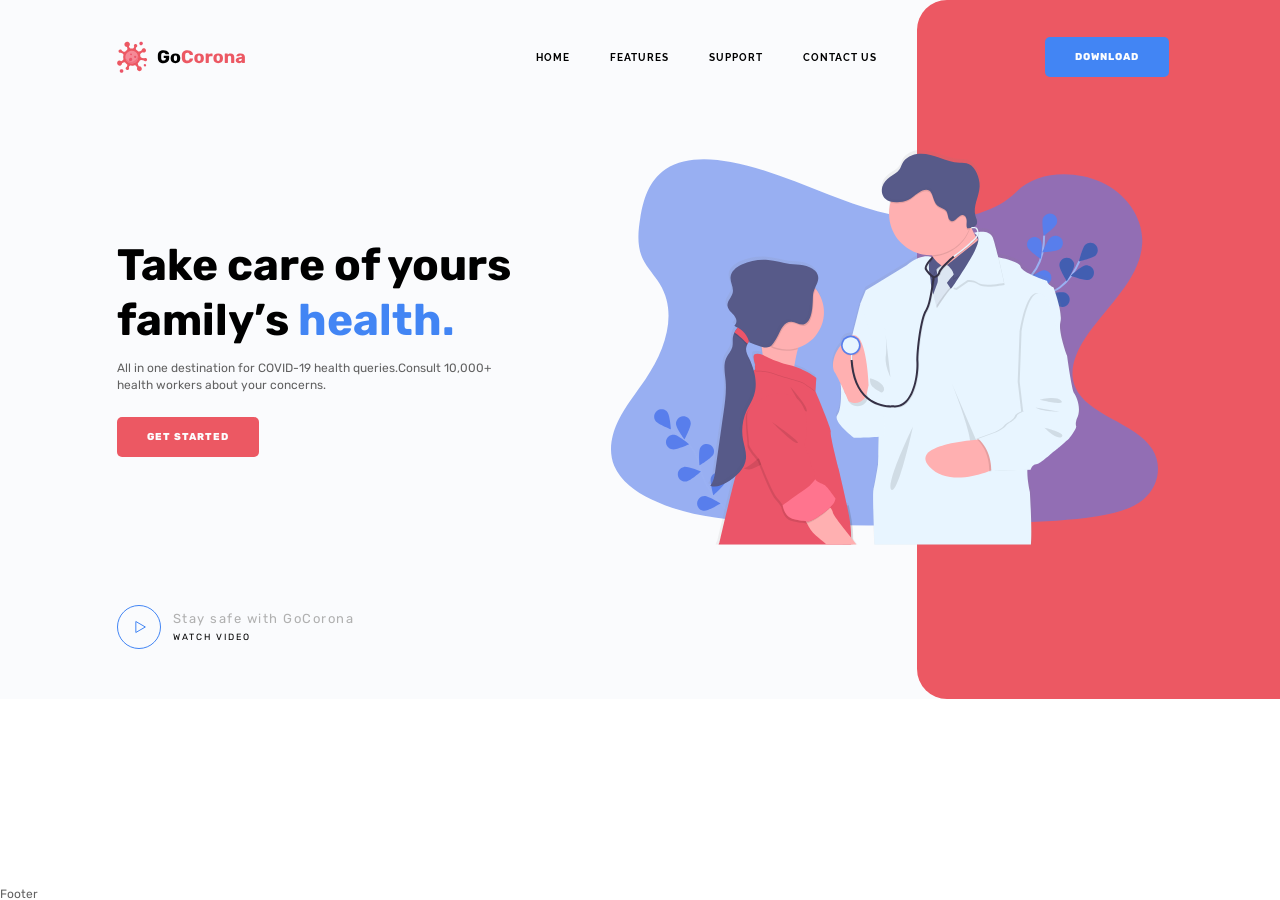
==== Corona.2/index.html @ b60e814d "Add files via upload" ====
<!DOCTYPE html>
<head>
    <meta charset="UTF-8">
    <meta name="viewport" content="width=device-width, initial-scale=1.0">
    <link href="https://fonts.googleapis.com/css?family=Rubik:regular,700&display=swap" rel="stylesheet">
    <link href="https://fonts.googleapis.com/css2?family=Raleway:700,800&display=swap" rel="stylesheet">
    <link rel="stylesheet" href="css/style.css">
    <title>GoCorona</title>
</head>
<body>
    <div class="wrapper">
        <header id="open" class="header">
            <div id="close" class="header__container">
                <a href="" class="header__logo">
                    <img src="img/logo.svg" alt="Логотип">
                </a>
                <div class="header__menu menu">
                    <nav class="menu__body">
                        <ul class="menu__list">
                                <li class="menu__item"><a href="" class="menu__link">HOME</a></li>
                                <li class="menu__item"><a href="" class="menu__link">FEATURES</a></li>
                                <li class="menu__item"><a href="" class="menu__link">SUPPORT</a></li>
                                <li class="menu__item"><a href="" class="menu__link">CONTACT US</a></li>
                        </ul>
                    </nav>
                </div>
                <div class="header__button">
                    <a href="" class="button button__blue">DOWNLOAD</a>
                    <a href="#open" class="icon-menu"><span></span></a>
                    <a href="#close" class="close-icon-menu"></a>
                </div>
            </div>
        </header>

        <main class="main">
            <section class="get-started">
                <div class="get-started__container">
                    <div class="get-started__content">
                        <div class="get-started__block-text block-text">
                            <div class="block-text__title block-text__title_blue span">Take care of yours family’s <span> health.</span></div>
                            <div class="block-text__text">All in one destination for COVID-19 health queries.Consult 10,000+ health workers about your concerns.</div>
                            <a href="" class="block-text__button button">GET STARTED</a>
                        </div>
                    </div>
                    <div class="get-started__image">
                        <img src="img/get-started/image.svg" alt="Картинка врача с ребенком">
                    </div>
                    <div class="get-started__video">
                        <a href="" class="video-get-started">
                            <div class="video-get-started__icon">
                                <img src="img/get-started/play.svg" alt="Кнопка Play">
                            </div>
                            <div class="video-get-started__body">
                                <div class="video-get-started__title">Stay safe with GoCorona</div>
                                <div class="video-get-started__text">Watch Video</div>
                            </div>
                        </a>
                    </div>
                </div>
            </section>
            <section class="stay-safe">
                <div class="stay-safe__container">
                    <div class="stay-safe__media"></div>
                    <div class="stay-safe__content">
                        
                    </div>
                </div>
            </section>
        </main>

        <footer class="footer">
            Footer
        </footer>

    </div>
</body>
</html>

<div class="header__menu menu">
    <nav class="menu__body">
        <ul class="menu__list">
            <li class="menu__item"><a href="" class="menu__link"></a></li>
        </ul>
    </nav>
</div>
---- Corona.2/css/style.css ----
/* Обнуление */

*,
*::before,
*::after {
    margin: 0;
    padding: 0;
    box-sizing: border-box;
}

a {
    text-decoration: none;
}

ul,
ol,
li {
    list-style: none;
}

img {
    vertical-align: top;
}

h1,
h2,
h3,
h4,
h5,
h6 {
    font-weight:  inherit;
    font-style: inherit;
}

html,
body {
    height: 100%;
    line-height: 1;
}

body {
    font-family: Rubik;
    font-size: 12px;
    color: #616161;
}

.wrapper {
    overflow: hidden;
    display: flex;
    flex-direction: column;
    min-height: 100%;
}

/* ---------------------- */


.main {
    flex: 1 1 auto;
}

[class*="__container"] {
    max-width: 1087px;
    margin: 0px auto;
    padding: 0px 15px;
}

/* PC */

@media (max-width: 1087px) {
    [class*="__container"] {
        max-width: 970px;
    }
}

/* TABLET */

@media (max-width: 991.98px) {
    [class*="__container"] {
        max-width: 750px;
    }
}

/* MOBILE */

@media (max-width: 768px) {
    [class*="__container"] {
        max-width: 750px;
    }
}

/* MOBILE SMALL */

@media (max-width: 479.98px) {

}

/* ---------------------- */

.header {
    position: absolute;
    width: 100%;
    top: 0;
    left: 0;
    z-index: 50;
}

.header__container {
    display: flex;
    min-height: 114px;
    align-items: center;
}

.header__logo {
    position: relative;
    z-index: 5;
}

.header__menu {
    flex: 1 1 auto;

}

.header__button {
    position: relative;
    z-index: 5;
    flex: 0 0 252px;
    display: flex;
    justify-content: flex-end;
    align-items: center;
}


/* ---------------------- */


.menu {
    display: flex;
    justify-content: flex-end;
}

.menu__list {
    display: flex;
}

.menu__item {
    margin: 0px 40px 0px 0px;
}

.menu__link {
    font-family: Raleway;
    text-decoration: uppercase;
    font-weight: bold;
    font-size: 10px;
    line-height: 1.2;
    color: #000;
    letter-spacing: 1px;
}

.menu__link:hover {
    text-decoration: underline;
}


@media (max-width: 991.98px) {
    .header__container {
        min-height: 80px;
    }
    .header__button {
        flex: 0 0 170px;
    }

    .menu__item {
        margin: 0px 30px 0px 0px;
    }
}

@media (max-width: 767.98px) {
    .menu__body {
        position: fixed;
        top: 0;
        left: -100%;
        width: 100%;
        height: 100%;
        overflow: auto;
        background-color: #fff;
        padding: 90px 15px 30px 15px;
        transition: left 0.3s ease 0s;
    }

    header:target .menu__body{
        left: 0;
    }

    .header:target .menu__body::before {
        content: "";
        position: fixed;
        top: 0;
        left: 0;
        height: 80px;
        width: 100%;
        background-color: #fff;
    }
    .menu__list {
        flex-direction: column;
        justify-content: center;
        align-items: center;;
    }

    .menu__item {
        margin: 0px 0px 25px 0px;
    } 

    .menu__item:last-child {
        margin-bottom: 0px;
    }

    .menu__link {
        /* color: #fff; */
        font-size: 20px;
    }
}

@media (max-width: 479.98px) {
    .header__logo {
        flex: 0 0 40px;
        overflow: hidden;
    }
}

/* ---------------------- */

.button {
    display: inline-block;
    font-family: Rubik;
    text-transform: uppercase;
    font-weight: 800;
    font-size: 10px;
    line-height: 1.2;
    letter-spacing: 1px;
    color: #fcfdfe;
    padding: 14px 30px;
    border-radius: 5px;
    background-color: #ec5863;
    transition: background-color 0.3s ease 0s;
}

.button:hover {
    background-color: #f37a82;
}

.button__blue {
    background-color: #4285f4;
}

.button__blue:hover {
    background-color: #70a3f7;
}

/* ---------------------- */
.close-icon-menu,
.icon-menu {
    display: none;
}

@media (max-width: 767.98px) {
    .icon-menu {
        display: flex;
        position: relative;
        flex: 0 0 30px;
        height: 18px;
        display: flex;
        flex-direction: column;
        justify-content: space-between;
        margin: 0px 0px 0px 20px;
    }

    .icon-menu::before,
    .icon-menu::after {
        content: "";
        background-color: #000;
        height: 2px;
    }

    .icon-menu span {
        height: 2px;
        background-color: #000;
    }

    .close-icon-menu {
        flex: 0 0 30px;
        height: 30px;
        position: relative;
        margin: 0px 0px 0px 20px;
    }

    .close-icon-menu::before,
    .close-icon-menu::after {
        content: "";
        position: absolute;
        top: 50%;
        left: 0;
        width: 100%;
        background-color: #000;
        height: 2px;
    }

    .close-icon-menu::before {
        transform: rotate(45deg);
    }

    .close-icon-menu::after {
        transform: rotate(-45deg);
    }

    .header:target .icon-menu {
        display: none;
    }
     
    .header:target .close-icon-menu {
        display: flex;
    }
}

/* ---------------------- */

.block-text {
    
}

.block-text__title {
    font-weight: 700;
    font-size: 44px;
    line-height: 126%;
    color: #000;
}

.block-text__title:not(:last-child){
    margin: 0px 0px 12px 0px;
}

.block-text__title span {
    color: #ec5863;
}
.block-text__title_blue span  {
    color: #4285f4;
}

.block-text__text {
    line-height: 138.5%;
}

.block-text__text:not(:last-child){
    margin: 0px 0px 24px 0px;
}

.block-text__button {
}

@media (max-width: 767.98px) {
    .block-text__title {
        font-size: 34px;
    }
}


/* ---------------------- */


.get-started {
    background-color: #fafbfd;
}

.get-started__container {
    padding: 150px 15px 50px 0px;
    display: flex;
    align-items: center;
    flex-wrap: wrap;
    position: relative;
}

.get-started__container::before{
    content: "";
    position: absolute;
    width: 100vw;
    height: 100%;
    right: 267px;
    top: 0;
    margin: 0px 0px 0px -252px;
    transform: translate(100%, 0px);
    border-radius: 30px 0px 0px 30px;
    background-color: #ec5863;
}

.get-started__content {
    flex: 0 1 48%;
    padding: 0px 20px;
}

.get-started__block-text {
    max-width: 410px;
}


.get-started__video {
    flex: 1 1 100%;
    padding: 60px 0px 0px 20px;
}

.get-started__image {
    flex: 0 1 52%;
    position: relative;
    z-index: 2;
}

.get-started__image img {
    max-width: 100%;
}

.video-get-started {
    display: inline-flex;
    align-items: center;
}

.video-get-started__icon {
    flex: 0 0 44px;
}

.video-get-started__body {
    padding: 0px 0px 0px 12px;
}

.video-get-started__title {
    color: #b0b0b0;
    font-size: 13px;
    line-height: 126%;
    letter-spacing: 1.5px;
}

.video-get-started__title:not(:last-child) {
    margin: 0px 0px 5px 0px;
}

.video-get-started__text {
    text-transform: uppercase;
    font-size: 9px;
    color: #000;
    line-height: 126%;
    letter-spacing: 2px;

}

@media (max-width: 991.98px) {
    .get-started__container::before {
        right: 185px;
        border-radius: 20px 0px 0px 20px;
    }
}

@media (max-width: 767.98px) {
    .get-started__container {
        padding: 100px 15px 30px 15px;
    }
    .get-started__container::before {
        display: none;
    }

    .get-started__block-text {
        max-width: none;
    }

    .get-started__content {
        flex: 1 1 100%;
        padding: 0;
    }

    .get-started__image {
        flex: 1 1 100%;
        text-align: center;
        padding: 30px 0;
    }

    .get-started__video {
        padding: 0;
    }
}
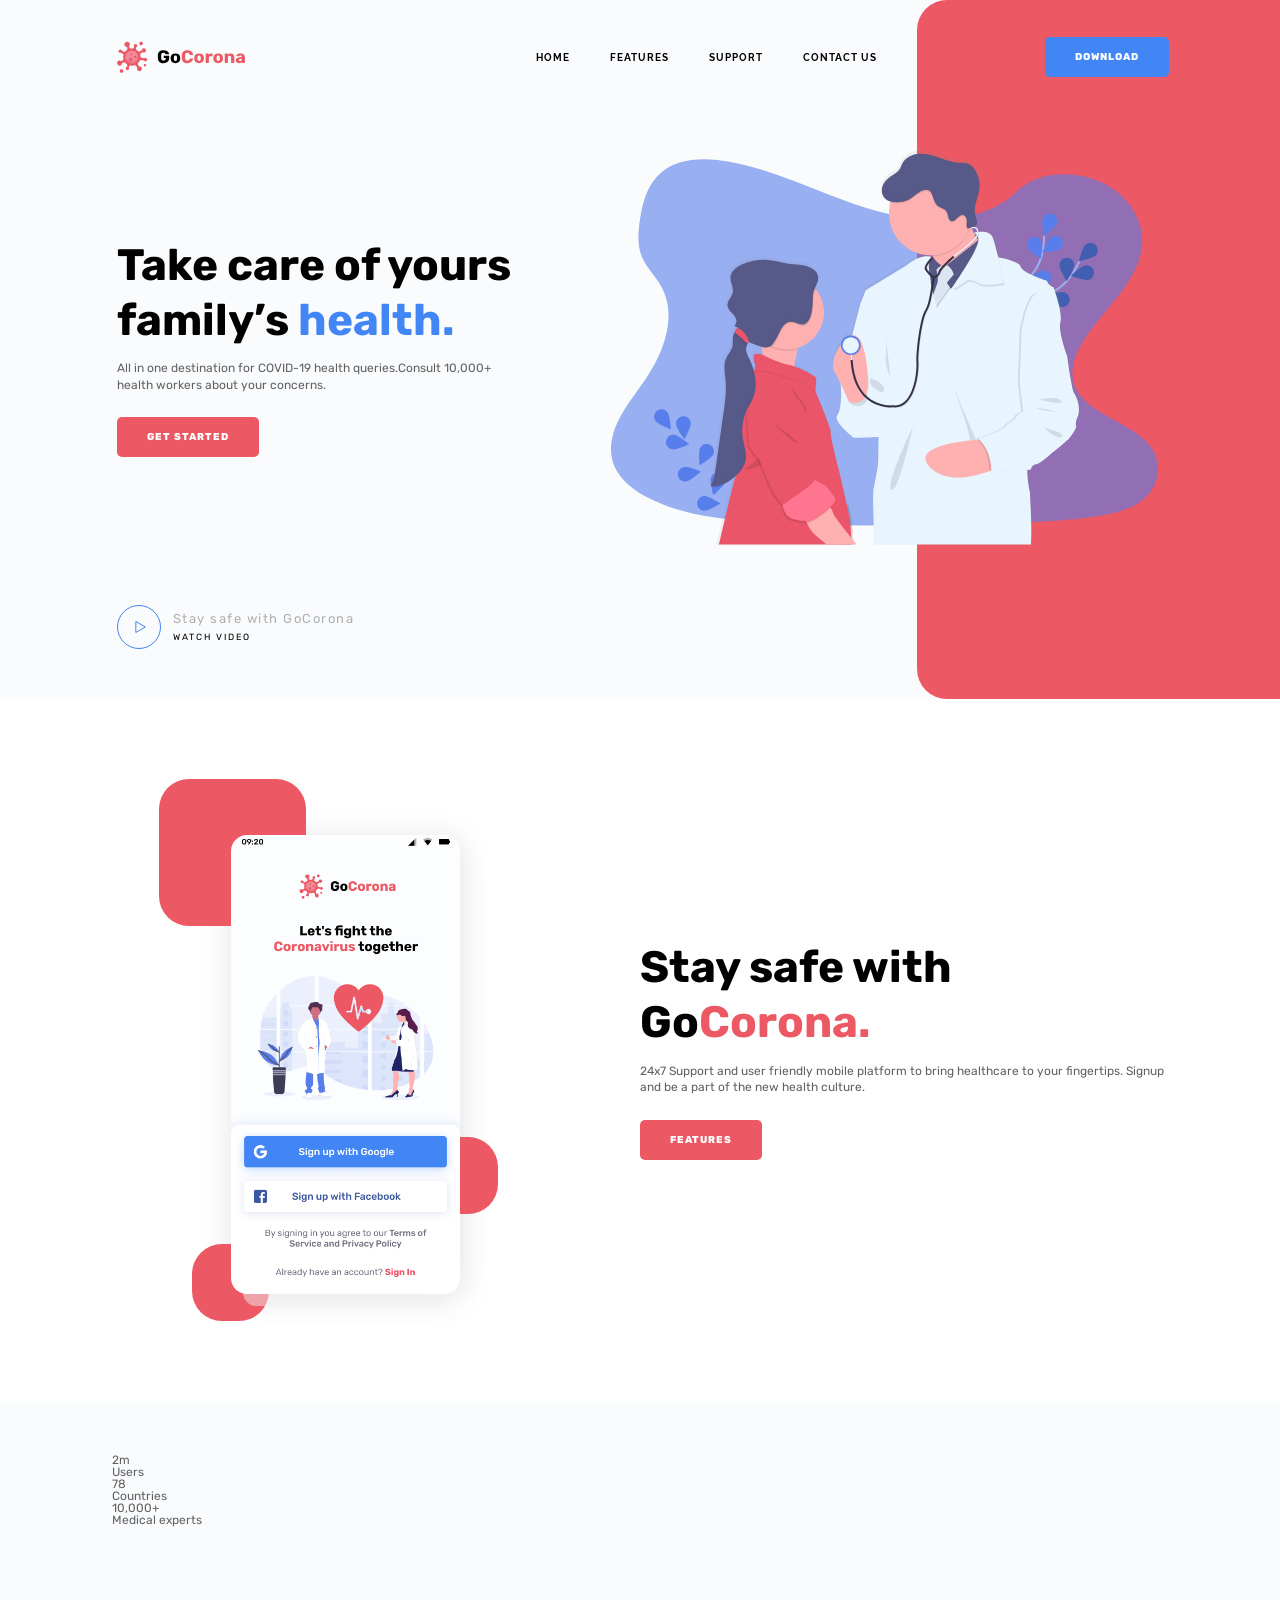
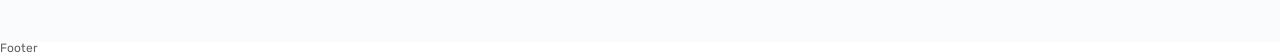
==== commit f2854bfa: "Add files via upload" ====
--- a/Corona.2/index.html
+++ b/Corona.2/index.html
@@ -60,9 +60,46 @@
             </section>
             <section class="stay-safe">
                 <div class="stay-safe__container">
-                    <div class="stay-safe__media"></div>
+                    <div class="stay-safe__media">
+                        <div class="media-stay-safe">
+                            <div class="media-stay-safe__image">
+                                <img src="img/stay-safe/app.svg" alt="Приложение">
+                            </div>
+                            <div class="media-stay-safe__item media-stay-safe__item_1"></div>
+                            <div class="media-stay-safe__item media-stay-safe__item_2"></div>
+                            <div class="media-stay-safe__item media-stay-safe__item_3"></div>
+                        </div>
+                    </div>
                     <div class="stay-safe__content">
+                        <div class="stay-safe__block-text block-text">
+                            <div class="block-text__title block-text__title">Stay safe with Go<span>Corona.</span></div>
+                            <div class="block-text__text">24x7 Support and user friendly mobile platform to bring healthcare to your fingertips. Signup and be a part of the new health culture.</div>
+                            <a href="" class="block-text__button button">Features</a>
+                        </div>
                         
+                    </div>
+                </div>
+            </section>
+            <section class="experts">
+                <div class="experts__container">
+                    <div class="experts__statistics statistics-experts">
+                        <div class="statistics-experts__body body-statistics-experts">
+                            <div class="body-statistics-experts__item">
+                                <div class="body-statistics-experts__value">2m</div>
+                                <div class="body-statistics-experts__text">Users</div>
+                            </div>
+                            <div class="body-statistics-experts__item">
+                                <div class="body-statistics-experts__value">78</div>
+                                <div class="body-statistics-experts__text">Countries</div>
+                            </div>
+                            <div class="body-statistics-experts__item">
+                                <div class="body-statistics-experts__value">10,000+</div>
+                                <div class="body-statistics-experts__text">Medical experts</div>
+                            </div>
+                        </div>
+                        <div class="statistics-experts__decor statistics-experts__decor_1"></div>
+                        <div class="statistics-experts__decor statistics-experts__decor_2"></div>
+                        <div class="statistics-experts__decor statistics-experts__decor_3"></div>
                     </div>
                 </div>
             </section>
--- a/Corona.2/css/style.css
+++ b/Corona.2/css/style.css
@@ -101,7 +101,7 @@
     width: 100%;
     top: 0;
     left: 0;
-    z-index: 50;
+    z-index: 5;
 }
 
 .header__container {
@@ -378,7 +378,7 @@
     position: relative;
 }
 
-.get-started__container::before{
+.get-started__container::before {
     content: "";
     position: absolute;
     width: 100vw;
@@ -482,4 +482,183 @@
     .get-started__video {
         padding: 0;
     }
+}
+
+
+
+/* ---------------------- */
+
+
+.stay-safe {
+    padding: 80px 0px;
+}
+
+.stay-safe__container {
+    display: flex;
+    align-items: center;
+}
+
+.stay-safe__media {
+    flex: 0 1 50%;
+    padding: 0px 0px 0px 47px;
+}
+
+.media-stay-safe {
+    width: 373px;
+    padding: 56px 0px 27px 0px;
+    text-align: center;
+    position: relative;
+}
+
+.media-stay-safe__image {
+    display: inline-block;
+    box-shadow: 2px 4px 32px rgba(0, 0, 0, 0.12);
+    border-radius: 16px;
+    position: relative;
+    width: auto;
+}
+
+.media-stay-safe__image img {
+    position: relative;
+    z-index: 5;
+    max-width: 100%;
+}
+
+.media-stay-safe__image::after {
+    content: "";
+    position: absolute;
+    bottom: -12px;
+    left: 12px;
+    width: 206px;
+    height: 27px;
+    z-index: 2;
+    background: rgba(240, 240, 240, 0.49);
+    border-radius: 16px;
+}
+
+
+.stay-safe__content {
+    flex: 0 1 50%;
+}
+
+.stay-safe__block-text {
+}
+
+.media-stay-safe__item {
+    position: absolute;
+    background-color: #ec5863;
+    border-radius: 30px;
+    width: 77px;
+    height: 77px;
+}
+
+.media-stay-safe__item_1 {
+    top: 0;
+    left: 0;
+    width: 147px;
+    height: 147px;
+}
+
+.media-stay-safe__item_2 {
+    bottom: 0;
+    left: 33px;
+}
+
+.media-stay-safe__item_3 {
+    bottom: 107px;
+    right: 34px;
+}
+
+
+
+@media (max-width: 991.98px) {
+    .stay-safe__media {
+        padding: 40px 0px;
+    }
+}
+
+@media (min-width: 991.98px) {
+    .stay-safe__media {
+        padding: 0px 0px 0px 47px;
+    }
+}
+
+@media (max-width: 767.98px) {
+    .stay-safe {
+        padding: 30px 0px;
+    }
+    .stay-safe__container {
+        flex-direction: column-reverse;
+    }
+
+    .stay-safe__container {
+        margin: 0px 0px 30px 0px;
+    }
+}
+
+@media (max-width: 479.98px) {
+    .media-stay-safe {
+        width: 290px;
+    }
+}
+
+
+
+/* ---------------------- */
+
+
+
+
+
+.experts {
+    background-color: #fafbfd;
+    padding: 53px 0px 116px 0px;
+}
+
+.experts__container {
+
+}
+
+.experts__statistics {
+
+}
+
+.statistics-experts {
+
+}
+
+.statistics-experts__body {
+
+}
+
+.body-statistics-experts {
+
+}
+
+.body-statistics-experts__item {
+
+}
+
+.body-statistics-experts__value {
+
+}
+
+.body-statistics-experts__text {
+
+}
+
+.statistics-experts__decor {
+
+}
+
+.statistics-experts__decor_1 {
+
+}
+
+.statistics-experts__decor_2 {
+
+}
+
+.statistics-experts__decor_3 {
+
 }
